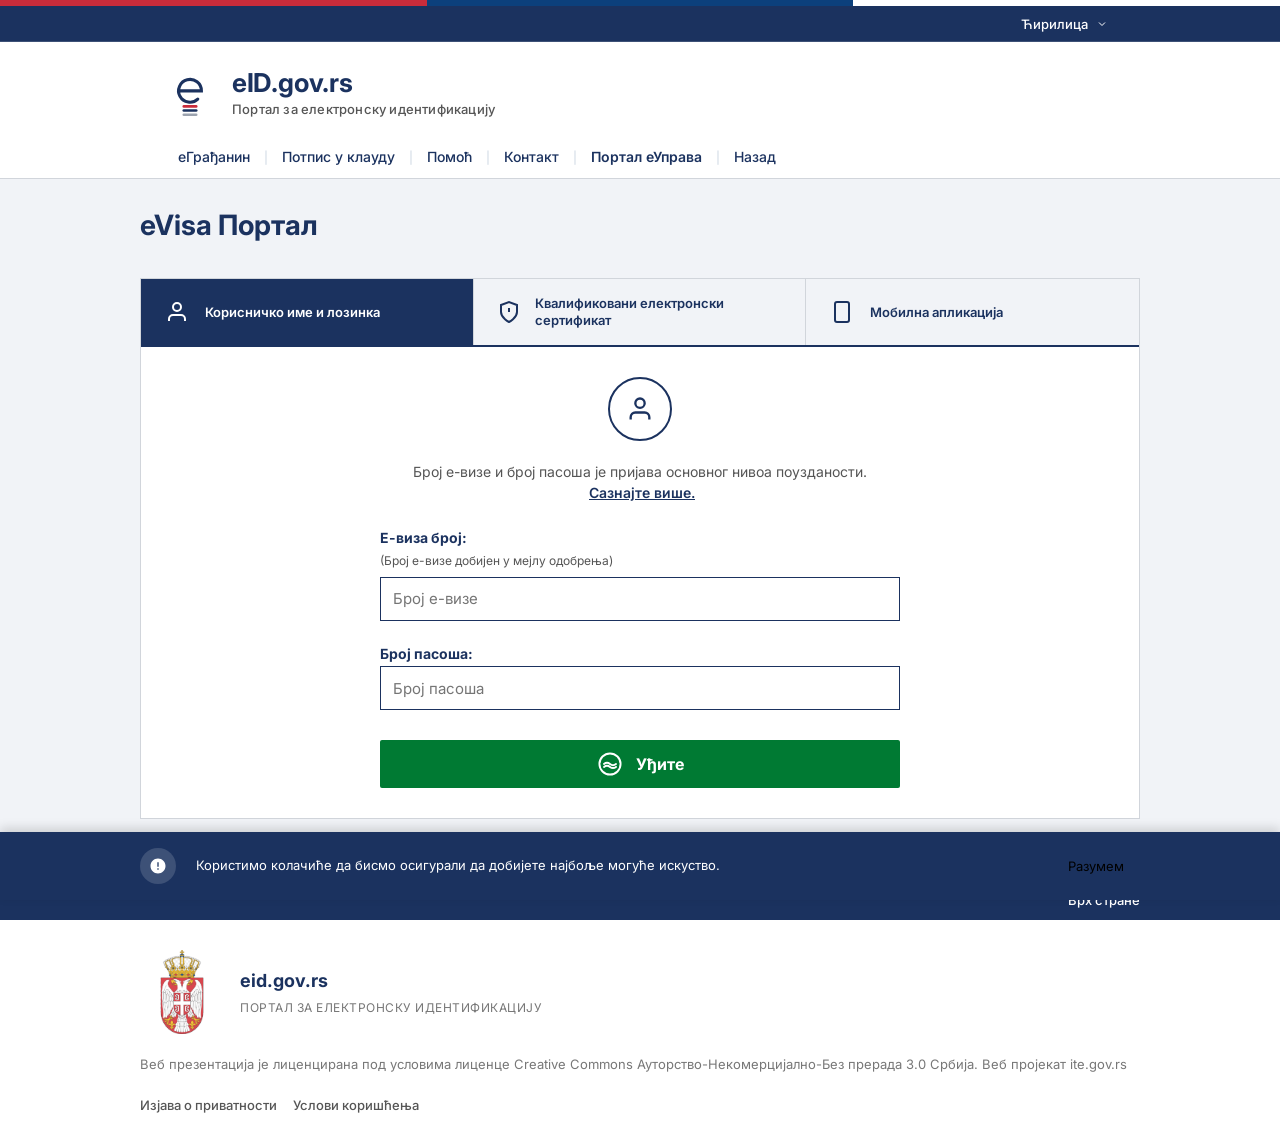
==== index.html @ 4612505d "Initial commit" ====
<!DOCTYPE html>
<html lang="sr-Cyrl-RS">
<head>
    <meta charset="UTF-8">
    <meta http-equiv="X-UA-Compatible" content="IE=edge">
    <meta name="viewport" content="width=device-width, initial-scale=1.0">
    <title data-translate="page_title">Портал за електронску идентификацију</title>
    
    <!-- Google Fonts for premium typography -->
    <link rel="preconnect" href="https://fonts.googleapis.com">
    <link rel="preconnect" href="https://fonts.gstatic.com" crossorigin>
    <link href="https://fonts.googleapis.com/css2?family=Inter:wght@300;400;500;600;700&family=Outfit:wght@400;500;600;700;800&display=swap" rel="stylesheet">
    
    <!-- Theme stylesheet -->
    <link rel="stylesheet" href="styles.css">
</head>
<body class="theme-default font-normal">

    <!-- Flag stripes at the very top (Serbian Tricolor red-blue-white) -->
    <div class="top-flag-stripes">
        <div class="stripe red"></div>
        <div class="stripe blue"></div>
        <div class="stripe white"></div>
    </div>

    <!-- Main Page Wrapper -->
    <div class="page-wrapper">
        
        <!-- Header -->
        <header class="main-header">
            <!-- Top Dark Blue Bar -->
            <div class="top-header-bar">
                <div class="top-header-container">
                    <!-- Language Selection Dropdown -->
                    <div class="language-dropdown-container">
                        <button class="lang-selector-btn" id="langSelectorBtn">
                            <span id="selectedLangText">Ћирилица</span>
                            <svg class="chevron-icon" viewBox="0 0 24 24" fill="none" stroke="currentColor" stroke-width="2">
                                <polyline points="6 9 12 15 18 9"></polyline>
                            </svg>
                        </button>
                        <div class="lang-menu" id="langMenu">
                            <button class="lang-item active" data-lang="sr_RS">Ћирилица</button>
                            <button class="lang-item" data-lang="lat_RS">Latinica</button>
                            <button class="lang-item" data-lang="en_US">English</button>
                        </div>
                    </div>
                </div>
            </div>

            <!-- White Header Body Area -->
            <div class="header-body">
                <div class="header-body-container">
                    <!-- Branding / Title -->
                    <div class="branding">
                        <a href="#" class="logo-link">
                            <!-- Circular eID outline logo -->
                            <div class="eid-circle-logo">
                                <svg viewBox="0 0 100 110" class="eid-svg">
                                    <!-- A stylized lowercase 'e' shape that forms a lightbulb bulb -->
                                    <path d="M 28,48 H 72 A 22,22 0 1,0 65,64" fill="none" stroke="currentColor" stroke-width="6" stroke-linecap="round"/>
                                    <!-- The horizontal lines at the bottom forming the lightbulb base -->
                                    <line x1="38" y1="78" x2="62" y2="78" stroke="#c92c3b" stroke-width="5" stroke-linecap="round"/>
                                    <line x1="38" y1="86" x2="62" y2="86" stroke="currentColor" stroke-width="5" stroke-linecap="round"/>
                                    <line x1="38" y1="94" x2="62" y2="94" stroke="#9ca3af" stroke-width="5" stroke-linecap="round"/>
                                </svg>
                            </div>
                            <div class="logo-text-wrapper">
                                <div class="logo-text-row">
                                    <span class="logo-bold">eID</span><span class="logo-domain">.gov.rs</span>
                                </div>
                                <h1 class="logo-title" data-translate="header_title">Портал за електронску идентификацију</h1>
                            </div>
                        </a>
                    </div>
                </div>
            </div>
            
            <!-- Secondary Navigation bar -->
            <div class="nav-bar">
                <div class="nav-container">
                    <nav class="header-nav">
                        <ul>
                            <li><a href="#" onclick="return false;" data-translate="nav_egr">еГрађанин</a></li>
                            <li class="nav-divider">|</li>
                            <li><a href="#" onclick="return false;" data-translate="nav_cloud">Потпис у клауду</a></li>
                            <li class="nav-divider">|</li>
                            <li><a href="#" onclick="return false;" data-translate="nav_help">Помоћ</a></li>
                            <li class="nav-divider">|</li>
                            <li><a href="#" onclick="return false;" data-translate="nav_contact">Контакт</a></li>
                            <li class="nav-divider">|</li>
                            <li><a href="#" onclick="return false;" class="nav-highlight" data-translate="nav_euprava">Портал еУправа</a></li>
                            <li class="nav-divider">|</li>
                            <li><a href="#" onclick="history.go(-1); return false;" data-translate="nav_back">Назад</a></li>
                        </ul>
                    </nav>
                </div>
            </div>
        </header>

        <!-- Breadcrumbs Title segment -->
        <section class="breadcrumbs-section">
            <div class="breadcrumbs-container">
                <h1 class="page-main-heading" data-translate="breadcrumbs_heading">Пријава</h1>
            </div>
        </section>

        <!-- Main Content Area -->
        <main class="main-content">
            <div class="content-container">
                
                <!-- Authentication Card Container -->
                <div class="auth-card">
                    <!-- Nav Tabs list -->
                    <div class="auth-tabs" role="tablist">
                        <button class="tab-link active" id="tabUP" role="tab" aria-selected="true" aria-controls="panelUP">
                            <div class="tab-icon-wrapper">
                                <svg class="tab-icon" viewBox="0 0 24 24" fill="none" stroke="currentColor" stroke-width="2">
                                    <path d="M20 21v-2a4 4 0 0 0-4-4H8a4 4 0 0 0-4 4v2"></path>
                                    <circle cx="12" cy="7" r="4"></circle>
                                </svg>
                            </div>
                            <span class="tab-label" data-translate="tab_up_title">Корисничко име и лозинка</span>
                        </button>
                        
                        <button class="tab-link" id="tabSC" role="tab" aria-selected="false" aria-controls="panelSC">
                            <div class="tab-icon-wrapper">
                                <svg class="tab-icon" viewBox="0 0 24 24" fill="none" stroke="currentColor" stroke-width="2">
                                    <path d="M12 22s8-4 8-10V5l-8-3-8 3v7c0 6 8 10 8 10z"></path>
                                    <path d="M12 8v4"></path>
                                    <path d="M12 16h.01"></path>
                                </svg>
                            </div>
                            <span class="tab-label" data-translate="tab_sc_title">Квалификовани електронски сертификат</span>
                        </button>
                        
                        <button class="tab-link" id="tabCID" role="tab" aria-selected="false" aria-controls="panelCID">
                            <div class="tab-icon-wrapper">
                                <svg class="tab-icon" viewBox="0 0 24 24" fill="none" stroke="currentColor" stroke-width="2">
                                    <rect x="5" y="2" width="14" height="20" rx="2" ry="2"></rect>
                                    <line x1="12" y1="18" x2="12.01" y2="18"></line>
                                </svg>
                            </div>
                            <span class="tab-label" data-translate="tab_cid_title">Мобилна апликација</span>
                        </button>
                    </div>

                    <!-- Tabs Panes content -->
                    <div class="tab-content">
                        
                        <!-- TAB 1: USERNAME & PASSWORD -->
                        <div class="tab-panel active" id="panelUP" role="tabpanel" aria-labelledby="tabUP">
                            <div class="panel-header-illustration">
                                <div class="avatar-circle">
                                    <svg viewBox="0 0 24 24" class="avatar-svg" fill="none" stroke="currentColor" stroke-width="2">
                                        <path d="M20 21v-2a4 4 0 0 0-4-4H8a4 4 0 0 0-4 4v2"></path>
                                        <circle cx="12" cy="7" r="4"></circle>
                                    </svg>
                                </div>
                            </div>
                            
                            <p class="tab-info-text">
                                <span data-translate="up_desc">Пријава корисничким именом и лозинком је пријава основног нивоа поузданости.</span>
                                <a href="https://eid.gov.rs/sr-Cyrl-RS/prijava-korisni%C4%8Dkim-imenom-i-lozinkom" target="_blank" class="info-link" data-translate="learn_more">Сазнајте више.</a>
                            </p>
                            
                            <!-- Form container -->
                            <form id="formUP" class="login-form" novalidate>
                                <div class="form-group">
                                    <label for="username1" class="form-label" data-translate="label_username">Корисничко име:</label>
                                    <span class="field-desc" data-translate="username_desc">(Адреса електронске поште коришћена приликом регистрације)</span>
                                    <div class="input-wrapper">
                                        <input type="text" id="username1" class="form-input" placeholder="E-viza broj" data-translate="placeholder_evisa" required>
                                        <span class="error-msg" id="errorUsername1" data-translate="error_invalid_evisa">Молимо унесите исправан број е-визе.</span>
                                    </div>
                                </div>
                                
                                <div class="form-group">
                                    <div class="label-row">
                                        <label for="password1" class="form-label" data-translate="label_password">Ваша лозинка:</label>
                                    </div>
                                    <div class="input-wrapper password-wrapper">
                                        <input type="text" id="password1" class="form-input" placeholder="Broj pasoša" data-translate="placeholder_passport" required>
                                        <span class="error-msg" id="errorPassword1" data-translate="error_empty_password">Молимо унесите вашу лозинку.</span>
                                    </div>
                                </div>
                                
                                <div class="form-actions-row">
                                    <button type="submit" class="submit-btn green-glow-btn">
                                        <div class="btn-icon-circle">
                                            <svg viewBox="0 0 100 100" class="btn-svg-icon">
                                                <circle cx="50" cy="50" r="44" fill="none" stroke="currentColor" stroke-width="8"/>
                                                <path d="M25 50 Q37.5 40 50 50 T75 50" fill="none" stroke="currentColor" stroke-width="8" stroke-linecap="round"/>
                                                <path d="M25 62 Q37.5 52 50 62 T75 62" fill="none" stroke="currentColor" stroke-width="8" stroke-linecap="round"/>
                                            </svg>
                                        </div>
                                        <span class="btn-text" data-translate="btn_enter">Уђите</span>
                                        <span class="loading-spinner hidden"></span>
                                    </button>
                                </div>

                            </form>
                        </div>

                        <!-- TAB 2: QUALIFIED ELECTRONIC CERTIFICATE -->
                        <div class="tab-panel" id="panelSC" role="tabpanel" aria-labelledby="tabSC">
                            <div class="panel-header-illustration">
                                <div class="avatar-circle certificate-theme">
                                    <svg viewBox="0 0 24 24" class="avatar-svg" fill="none" stroke="currentColor" stroke-width="2">
                                        <path d="M12 22s8-4 8-10V5l-8-3-8 3v7c0 6 8 10 8 10z"></path>
                                        <path d="M12 8v4"></path>
                                        <path d="M12 16h.01"></path>
                                    </svg>
                                </div>
                            </div>
                            
                            <p class="tab-info-text">
                                <span data-translate="sc_desc">Пријава квалификованим електронским сертификатом је пријава високог нивоа поузданости.</span>
                                <a href="https://eid.gov.rs/sr-Cyrl-RS/prijava-kvalifikovanim-elektronskim-sertifikatom" target="_blank" class="info-link" data-translate="learn_more">Сазнајте више.</a>
                            </p>
                            
                            <div class="certificate-scan-box">
                                <div class="smartcard-icon-container">
                                    <!-- Animated Smartcard SVG -->
                                    <svg class="smartcard-svg" viewBox="0 0 100 100">
                                        <rect x="15" y="25" width="70" height="50" rx="5" class="sc-card" fill="none" stroke="currentColor" stroke-width="3"></rect>
                                        <rect x="25" y="40" width="16" height="12" rx="2" class="sc-chip" fill="currentColor"></rect>
                                        <line x1="50" y1="20" x2="50" y2="8" class="sc-signal signal-1" stroke="currentColor" stroke-width="2" stroke-linecap="round"></line>
                                        <line x1="42" y1="18" x2="35" y2="10" class="sc-signal signal-2" stroke="currentColor" stroke-width="2" stroke-linecap="round"></line>
                                        <line x1="58" y1="18" x2="65" y2="10" class="sc-signal signal-3" stroke="currentColor" stroke-width="2" stroke-linecap="round"></line>
                                    </svg>
                                </div>
                                <p class="card-status-text" id="certScannerText" data-translate="sc_instruction">Убаците квалификовани електронски сертификат и кликните на Пријавите се.</p>
                            </div>
                            
                            <div class="form-actions-row">
                                <button type="button" class="submit-btn green-glow-btn" id="signinCertBtn">
                                    <div class="btn-icon-circle">
                                        <svg viewBox="0 0 100 100" class="btn-svg-icon">
                                            <circle cx="50" cy="50" r="44" fill="none" stroke="currentColor" stroke-width="8"/>
                                            <path d="M25 50 Q37.5 40 50 50 T75 50" fill="none" stroke="currentColor" stroke-width="8" stroke-linecap="round"/>
                                            <path d="M25 62 Q37.5 52 50 62 T75 62" fill="none" stroke="currentColor" stroke-width="8" stroke-linecap="round"/>
                                        </svg>
                                    </div>
                                    <span class="btn-text" data-translate="btn_signin">Пријавите се</span>
                                    <span class="loading-spinner hidden"></span>
                                </button>
                            </div>
                            
                            <div class="registration-footer-row">
                                <p>
                                    <span data-translate="no_account">Немате налог на eid.gov.rs?</span>
                                    <a href="https://eid.gov.rs/sr-Cyrl-RS/pocetna" target="_blank" class="register-here-link" data-translate="register_here">Региструјте се овде.</a>
                                </p>
                            </div>
                        </div>

                        <!-- TAB 3: MOBILE APP -->
                        <div class="tab-panel" id="panelCID" role="tabpanel" aria-labelledby="tabCID">
                            <div class="panel-header-illustration">
                                <div class="avatar-circle mobile-theme">
                                    <svg viewBox="0 0 24 24" class="avatar-svg" fill="none" stroke="currentColor" stroke-width="2">
                                        <rect x="5" y="2" width="14" height="20" rx="2" ry="2"></rect>
                                        <line x1="12" y1="18" x2="12.01" y2="18"></line>
                                    </svg>
                                </div>
                            </div>
                            
                            <p class="tab-info-text">
                                <span data-translate="cid_desc">Пријава мобилним телефоном обавља се помоћу апликације ConsentID и представља пријаву високог нивоа поузданости.</span>
                                <a href="https://eid.gov.rs/sr-Cyrl-RS/prijava-mobilnom-aplikacijom" target="_blank" class="info-link" data-translate="learn_more">Сазнајте више.</a>
                            </p>
                            
                            <!-- Form container -->
                            <form id="formCID" class="login-form" novalidate>
                                <div class="form-group">
                                    <label for="usernameCid" class="form-label" data-translate="label_username">Корисничко име:</label>
                                    <span class="field-desc" data-translate="username_desc">(Адреса електронске поште коришћена приликом регистрације)</span>
                                    <div class="input-wrapper">
                                        <input type="email" id="usernameCid" class="form-input" placeholder="primer@email.com" required>
                                        <span class="error-msg" id="errorUsernameCid" data-translate="error_invalid_email">Молимо унесите исправну адресу електронске поште.</span>
                                    </div>
                                </div>
                                
                                <div class="form-actions-row">
                                    <button type="submit" class="submit-btn green-glow-btn">
                                        <div class="btn-icon-circle">
                                            <svg viewBox="0 0 100 100" class="btn-svg-icon">
                                                <circle cx="50" cy="50" r="44" fill="none" stroke="currentColor" stroke-width="8"/>
                                                <path d="M25 50 Q37.5 40 50 50 T75 50" fill="none" stroke="currentColor" stroke-width="8" stroke-linecap="round"/>
                                                <path d="M25 62 Q37.5 52 50 62 T75 62" fill="none" stroke="currentColor" stroke-width="8" stroke-linecap="round"/>
                                            </svg>
                                        </div>
                                        <span class="btn-text" data-translate="btn_signin">Пријавите се</span>
                                        <span class="loading-spinner hidden"></span>
                                    </button>
                                </div>
                            </form>

                            <div class="registration-footer-row flex-column-links">
                                <p>
                                    <span data-translate="no_account">Немате налог на eid.gov.rs?</span>
                                    <a href="https://eid.gov.rs/sr-Cyrl-RS/pocetna" target="_blank" class="register-here-link" data-translate="register_here">Региструјте се овде.</a>
                                </p>
                                <p class="activation-info-link-row">
                                    <a href="https://eid.gov.rs/sr-Cyrl-RS/kako-do-parametara-za-aktivaciju-mobilne-aplikacije" target="_blank" class="info-link" data-translate="cid_activate_guide">Како да активирате мобилну апликацију ConsentID?</a>
                                </p>
                            </div>

                        </div>

                    </div>
                </div>

                <!-- Mock Authentication Success / Status message -->
                <div class="auth-result-card hidden" id="authResultCard">
                    <div class="result-icon-container success" id="resultIconSuccess">
                        <svg viewBox="0 0 24 24" fill="none" stroke="currentColor" stroke-width="3">
                            <polyline points="20 6 9 17 4 12"></polyline>
                        </svg>
                    </div>
                    <div class="result-icon-container error hidden" id="resultIconError">
                        <svg viewBox="0 0 24 24" fill="none" stroke="currentColor" stroke-width="3">
                            <line x1="18" y1="6" x2="6" y2="18"></line>
                            <line x1="6" y1="6" x2="18" y2="18"></line>
                        </svg>
                    </div>
                    <h3 id="resultTitle" data-translate="auth_success_title">Успешна пријава!</h3>
                    <p id="resultDesc" data-translate="auth_success_desc">Успешно сте се аутентификовали на Порталу за електронску идентификацију.</p>
                    <button type="button" class="panel-btn active" id="authResultCloseBtn" data-translate="btn_back_to_login">Назад на пријаву</button>
                </div>

            </div>
        </main>

        <!-- Footer -->
        <footer class="main-footer">
            <div class="footer-top-anchor">
                <div class="footer-top-container">
                    <a href="#" class="to-top-btn" id="toTopBtn">
                        <span data-translate="footer_to_top">Врх стране ↑</span>
                    </a>
                </div>
            </div>
            
            <div class="footer-main-content">
                <div class="footer-container">
                    <div class="footer-branding">
                        <img src="serbian-coat-of-arms.png" alt="Grb Srbije" class="footer-logo">
                        <div class="footer-text-wrapper">
                            <h3>eid.gov.rs</h3>
                            <p data-translate="header_title">Портал за електронску идентификацију</p>
                        </div>
                    </div>
                    
                    <div class="footer-license" data-translate="footer_license">
                        Веб презентација је лиценцирана под условима лиценце Creative Commons Ауторство-Некомерцијално-Без прерада 3.0 Србија. Веб пројекат <a href="https://www.ite.gov.rs/" target="_blank">ite.gov.rs</a>
                    </div>
                    
                    <nav class="footer-nav">
                        <ul>
                            <li><a href="#" onclick="return false;" data-translate="footer_privacy">Изјава о приватности</a></li>
                            <li><a href="#" onclick="return false;" data-translate="footer_terms">Услови коришћења</a></li>
                        </ul>
                    </nav>
                </div>
            </div>
        </footer>

    </div>

    <!-- Cookie Consent Banner -->
    <div class="cookie-consent-banner" id="cookieConsentBanner">
        <div class="cookie-banner-container">
            <div class="cookie-icon-wrapper">
                <svg viewBox="0 0 24 24" fill="currentColor">
                    <path d="M12 2C6.48 2 2 6.48 2 12s4.48 10 10 10 10-4.48 10-10S17.52 2 12 2zm1 15h-2v-2h2v2zm0-4h-2V7h2v6z"/>
                </svg>
            </div>
            <div class="cookie-content">
                <p data-translate="cookie_text">
                    Користимо колачиће да бисмо осигурали да добијете најбоље могуће искуство. Ови колачићи се користе за одржавање непрекидне сесије уз пружање глатких и персонализованих услуга. Да бисте сазнали више о томе како користимо колачиће, погледајте нашу 
                    <a href="#" target="_blank" data-translate="cookie_policy_link">Политика колачића</a>.
                </p>
            </div>
            <div class="cookie-actions">
                <button class="cookie-accept-btn green-glow-btn" id="cookieAcceptBtn" data-translate="btn_cookie_accept">Разумем</button>
            </div>
        </div>
    </div>

    <!-- Idle Timeout Modal Warning -->
    <dialog class="idle-modal" id="idleModal">
        <div class="idle-modal-box">
            <div class="idle-warning-icon">
                <svg viewBox="0 0 24 24" fill="none" stroke="currentColor" stroke-width="2">
                    <path d="M10.29 3.86L1.82 18a2 2 0 0 0 1.71 3h16.94a2 2 0 0 0 1.71-3L13.71 3.86a2 2 0 0 0-3.42 0z"></path>
                    <line x1="12" y1="9" x2="12" y2="13"></line>
                    <line x1="12" y1="17" x2="12.01" y2="17"></line>
                </svg>
            </div>
            <div class="idle-modal-content">
                <h3 id="idleModalTitle" data-translate="timeout_title">Сесија ће ускоро истећи!</h3>
                <p id="idleModalDesc">
                    <span data-translate="timeout_desc_1">Нисте били активни дуже време. Ради безбедности, покрените пријаву испочетка или ћете бити преусмерени на почетну страну за</span>
                    <strong id="idleCountdownText">2:00</strong>.
                </p>
            </div>
            <div class="idle-modal-actions">
                <button class="idle-btn dismiss" id="idleDismissBtn" data-translate="btn_dismiss">Затвори</button>
                <button class="idle-btn action green-glow-btn" id="idleActionBtn" data-translate="btn_start_over">Покрени поново</button>
            </div>
        </div>
    </dialog>

    <!-- Client-side Logic Script -->
    <script src="app.js"></script>
</body>
</html>
---- styles.css ----
/* ==========================================================================
   Design Tokens & CSS Variables
   ========================================================================== */

:root {
    /* Font Families */
    --font-heading: 'Inter', sans-serif;
    --font-body: 'Inter', sans-serif;

    /* Base Dimensions */
    --border-radius-sm: 0px; /* Sharp corners like original site */
    --border-radius-md: 0px;
    --border-radius-lg: 0px;
    --transition-speed: 0.2s;
    --transition-curve: ease-in-out;
}

/* --- Theme 1: Default (Government Blue & Gold Accent) --- */
body.theme-default {
    --bg-page: #f1f3f7; /* Matching the light grey screenshot */
    --bg-card: #ffffff;
    --bg-header: #ffffff;
    --bg-header-top: #1b325f; /* Dark Blue */
    --text-primary: #1b325f; /* Dark Blue text */
    --text-secondary: #555555;
    --text-muted: #777777;
    --text-on-nav: #ffffff;
    --border-color: #d1d5db;
    
    --color-accent: #1b325f; 
    --color-accent-hover: #000000;
    --color-gold: #d97706; 
    
    /* Buttons */
    --btn-submit-bg: #007a33; /* Forest Green from screenshot */
    --btn-submit-hover: #005a24;
    --btn-submit-text: #ffffff;
    --btn-submit-shadow: none;

    --input-focus-border: #1b325f;
    --input-focus-shadow: none;
    
    --error-color: #c92c3b;
    --success-color: #007a33;
    
    --cookie-banner-bg: #1b325f;
    --cookie-banner-text: #ffffff;
    
    --modal-overlay: rgba(27, 50, 95, 0.5);
}

/* --- Theme 2: Black & White (High Contrast) --- */
body.theme-bw {
    --bg-page: #ffffff;
    --bg-card: #ffffff;
    --bg-header: #ffffff;
    --bg-header-top: #000000;
    --text-primary: #000000;
    --text-secondary: #000000;
    --text-muted: #555555;
    --text-on-nav: #ffffff;
    --border-color: #000000;
    
    --color-accent: #000000;
    --color-accent-hover: #000000;
    --color-gold: #000000;
    
    --btn-submit-bg: #000000;
    --btn-submit-hover: #000000;
    --btn-submit-text: #ffffff;
    --btn-submit-shadow: none;

    --input-focus-border: #000000;
    --input-focus-shadow: none;
    
    --error-color: #000000;
    --success-color: #000000;
    
    --cookie-banner-bg: #000000;
    --cookie-banner-text: #ffffff;
    
    --modal-overlay: rgba(0, 0, 0, 0.85);
    
    font-weight: 500 !important;
}

/* --- Theme 3: Inverse (Dark Mode / High Contrast) --- */
body.theme-inverse {
    --bg-page: #0f172a;
    --bg-card: #1e293b;
    --bg-header: #1e293b;
    --bg-header-top: #0f172a;
    --text-primary: #f8fafc;
    --text-secondary: #cbd5e1;
    --text-muted: #64748b;
    --text-on-nav: #f8fafc;
    --border-color: #475569;
    
    --color-accent: #38bdf8;
    --color-accent-hover: #7dd3fc;
    --color-gold: #f59e0b;
    
    --btn-submit-bg: #10b981;
    --btn-submit-hover: #059669;
    --btn-submit-text: #0f172a;
    --btn-submit-shadow: none;

    --input-focus-border: #38bdf8;
    --input-focus-shadow: none;
    
    --error-color: #f87171;
    --success-color: #34d399;
    
    --cookie-banner-bg: #0f172a;
    --cookie-banner-text: #cbd5e1;
    
    --modal-overlay: rgba(0, 0, 0, 0.8);
}

/* ==========================================================================
   Font Scale Settings
   ========================================================================== */

body.font-small {
    font-size: 14px;
    --heading-factor: 0.85;
}
body.font-normal {
    font-size: 16px;
    --heading-factor: 1.0;
}
body.font-large {
    font-size: 18px;
    --heading-factor: 1.15;
}

/* ==========================================================================
   Global Reset & Base Layouts
   ========================================================================== */

* {
    margin: 0;
    padding: 0;
    box-sizing: border-box;
}

body {
    font-family: var(--font-body);
    background-color: var(--bg-page);
    color: var(--text-primary);
    line-height: 1.6;
    transition: background-color var(--transition-speed) var(--transition-curve), 
                color var(--transition-speed) var(--transition-curve);
    min-height: 100vh;
    display: flex;
    flex-direction: column;
}

.page-wrapper {
    display: flex;
    flex-direction: column;
    min-height: 100vh;
    width: 100%;
}

a {
    color: var(--color-accent);
    text-decoration: none;
    transition: color var(--transition-speed) var(--transition-curve);
}
a:hover {
    color: var(--color-accent-hover);
    text-decoration: underline;
}

button {
    font-family: inherit;
    cursor: pointer;
    border: none;
    background: none;
    outline: none;
}

/* Top Flag Stripes */
.top-flag-stripes {
    display: flex;
    height: 6px;
    width: 100%;
    position: fixed;
    top: 0;
    left: 0;
    z-index: 1000;
}
.top-flag-stripes .stripe {
    flex: 1;
}
.top-flag-stripes .stripe.red { background-color: #c92c3b; }
.top-flag-stripes .stripe.blue { background-color: #0c407c; }
.top-flag-stripes .stripe.white { background-color: #ffffff; }

/* ==========================================================================
   Header & Navigation
   ========================================================================== */

.main-header {
    background-color: var(--bg-header);
    border-bottom: 1px solid var(--border-color);
    position: relative;
    z-index: 900;
    margin-top: 6px; /* Offset for flag stripes */
    box-shadow: none;
    transition: background-color var(--transition-speed) var(--transition-curve),
                border-color var(--transition-speed) var(--transition-curve);
}

/* Top Blue Bar */
.top-header-bar {
    background-color: var(--bg-header-top);
    height: 36px;
    display: flex;
    align-items: center;
    border-bottom: 1px solid rgba(255, 255, 255, 0.15);
}
.top-header-container {
    max-width: 1000px;
    width: 100%;
    margin: 0 auto;
    padding: 0 24px;
    display: flex;
    justify-content: flex-end;
    align-items: center;
}

/* Header controls and menus */
.language-dropdown-container {
    position: relative;
}
.lang-selector-btn {
    display: flex;
    align-items: center;
    gap: 8px;
    height: 36px;
    padding: 0 8px;
    background: none;
    color: var(--text-on-nav);
    border: none;
    font-family: var(--font-heading);
    font-weight: 500;
    font-size: 13px;
    transition: opacity 0.2s;
}
.lang-selector-btn:hover {
    opacity: 0.8;
}
.lang-selector-btn .chevron-icon {
    width: 12px;
    height: 12px;
    transition: transform var(--transition-speed) var(--transition-curve);
}
.language-dropdown-container.open .lang-selector-btn .chevron-icon {
    transform: rotate(180deg);
}

.lang-menu {
    position: absolute;
    top: 100%;
    right: 0;
    background-color: var(--bg-card);
    border: 1px solid var(--border-color);
    min-width: 130px;
    box-shadow: 0 4px 10px rgba(0,0,0,0.1);
    display: none;
    flex-direction: column;
    z-index: 999;
}
.language-dropdown-container.open .lang-menu {
    display: flex;
}
.lang-item {
    padding: 8px 12px;
    text-align: left;
    font-size: 13px;
    font-weight: 500;
    color: var(--text-secondary);
    border-bottom: 1px solid var(--border-color);
    transition: all 0.2s;
}
.lang-item:last-child {
    border-bottom: none;
}
.lang-item:hover {
    background-color: var(--bg-page);
    color: var(--text-primary);
}
.lang-item.active {
    background-color: var(--bg-page);
    color: var(--color-accent);
    font-weight: 700;
}

/* Header Body (White part) */
.header-body {
    padding: 24px 0 12px 0;
}
.header-body-container {
    max-width: 1000px;
    margin: 0 auto;
    padding: 0 24px;
    display: flex;
    justify-content: space-between;
    align-items: center;
}

/* eID Outline Circle logo */
.logo-link {
    display: flex;
    align-items: center;
    gap: 16px;
    text-decoration: none !important;
}
.eid-circle-logo {
    width: 52px;
    height: 57px;
    display: flex;
    align-items: center;
    justify-content: center;
    color: var(--text-primary);
    background-color: transparent;
    transition: transform var(--transition-speed);
}
.logo-link:hover .eid-circle-logo {
    transform: scale(1.03);
}
.eid-svg {
    width: 52px;
    height: 57px;
}

.logo-text-wrapper {
    display: flex;
    flex-direction: column;
}
.logo-text-row {
    line-height: 1.1;
}
.logo-bold {
    font-family: var(--font-heading);
    font-weight: 700;
    font-size: calc(26px * var(--heading-factor));
    color: var(--text-primary);
    letter-spacing: -0.5px;
}
.logo-domain {
    font-family: var(--font-heading);
    font-weight: 700;
    font-size: calc(26px * var(--heading-factor));
    color: var(--text-primary);
}
.logo-title {
    font-size: calc(13px * var(--heading-factor));
    font-weight: 500;
    color: var(--text-secondary);
    letter-spacing: 0.2px;
    margin-top: 2px;
}



/* Secondary navbar (Inside white area, below logo) */
.nav-bar {
    background-color: transparent;
    border-top: 1px solid transparent;
}
.nav-container {
    max-width: 1000px;
    margin: 0 auto;
    padding: 0 24px;
}
.header-nav ul {
    list-style: none;
    display: flex;
    flex-wrap: wrap;
    align-items: center;
    gap: 0px; /* Gap handled by dividers */
}
.header-nav li {
    display: flex;
    align-items: center;
}
.header-nav a {
    display: block;
    padding: 10px 14px;
    color: var(--text-primary);
    font-family: var(--font-body);
    font-weight: 500;
    font-size: 14px;
    transition: color 0.15s;
}
.header-nav a:hover {
    color: #000000;
    text-decoration: underline;
}
.header-nav a.nav-highlight {
    font-weight: 600;
}
.nav-divider {
    color: #cbd5e1;
    font-size: 12px;
    user-select: none;
}



/* ==========================================================================
   Page Title Banner (Breadcrumbs)
   ========================================================================== */

.breadcrumbs-section {
    background: transparent;
    padding: 24px 24px 0 24px;
    text-align: left;
}
.breadcrumbs-container {
    max-width: 1000px;
    margin: 0 auto;
}
.page-main-heading {
    font-family: var(--font-heading);
    font-size: calc(28px * var(--heading-factor));
    font-weight: 700;
    color: var(--text-primary);
}

/* ==========================================================================
   Main Content Layout
   ========================================================================== */

.main-content {
    flex: 1;
    padding: 20px 24px 60px 24px;
    display: flex;
    justify-content: center;
    align-items: flex-start;
}
.content-container {
    width: 100%;
    max-width: 1000px;
    margin: 0 auto;
}

/* ==========================================================================
   Authentication Card
   ========================================================================== */

.auth-card {
    background-color: var(--bg-card);
    border: 1px solid var(--border-color);
    border-radius: var(--border-radius-lg);
    box-shadow: none;
    overflow: hidden;
    margin-top: 10px;
}

/* Auth Tabs */
.auth-tabs {
    display: grid;
    grid-template-columns: repeat(3, 1fr);
    border-bottom: 2px solid var(--color-accent);
    background-color: #f8fafc;
}
.tab-link {
    display: flex;
    flex-direction: row;
    align-items: center;
    justify-content: flex-start;
    padding: 16px 20px;
    gap: 12px;
    background-color: #f1f3f7;
    border: none;
    border-right: 1px solid var(--border-color);
    color: var(--text-primary);
    transition: all 0.15s;
    height: 100%;
}
.tab-link:last-child {
    border-right: none;
}
.tab-link:hover {
    background-color: #e2e8f0;
}
.tab-link.active {
    background-color: var(--color-accent);
    color: #ffffff;
}

.tab-icon-wrapper {
    display: flex;
    align-items: center;
    justify-content: center;
    width: 32px;
    height: 32px;
    border-radius: 0px;
    background-color: transparent;
    color: inherit;
}
.tab-icon {
    width: 24px;
    height: 24px;
}
.tab-label {
    font-family: var(--font-heading);
    font-size: 13px;
    font-weight: 600;
    text-align: left;
    line-height: 1.3;
}

/* Tab Panels */
.tab-content {
    padding: 30px;
    max-width: 580px;
    margin: 0 auto;
}
.tab-panel {
    display: none;
}
.tab-panel.active {
    display: block;
}

/* Illustrations & Avatars */
.panel-header-illustration {
    display: flex;
    justify-content: center;
    margin-bottom: 20px;
}
.avatar-circle {
    display: flex;
    align-items: center;
    justify-content: center;
    width: 64px;
    height: 64px;
    border-radius: 50%;
    border: 2px solid var(--text-primary);
    background-color: transparent;
    color: var(--text-primary);
}
.avatar-circle.certificate-theme {
    color: var(--text-primary);
    border-color: var(--text-primary);
}
.avatar-circle.mobile-theme {
    color: var(--text-primary);
    border-color: var(--text-primary);
}
.avatar-svg {
    width: 28px;
    height: 28px;
}

/* Description Text */
.tab-info-text {
    text-align: center;
    font-size: 14px;
    color: var(--text-secondary);
    margin-bottom: 24px;
    line-height: 1.5;
}
.info-link {
    font-weight: 600;
    text-decoration: underline;
    margin-left: 4px;
}

/* Forms & Fields */
.login-form {
    display: flex;
    flex-direction: column;
    gap: 20px;
}
.form-group {
    display: flex;
    flex-direction: column;
}
.form-label {
    font-family: var(--font-heading);
    font-size: 14px;
    font-weight: 700;
    color: var(--text-primary);
    margin-bottom: 2px;
}
.field-desc {
    font-size: 12px;
    color: var(--text-secondary);
    margin-bottom: 6px;
}

.input-wrapper {
    position: relative;
}
.form-input {
    width: 100%;
    height: 44px;
    padding: 0 12px;
    border: 1px solid var(--text-primary);
    border-radius: 0px; /* Sharp corners like screenshot */
    font-family: inherit;
    font-size: 15px;
    color: #000000;
    background-color: #ffffff;
    transition: border-color 0.15s;
}
.form-input:focus {
    outline: 2px solid var(--text-primary);
    border-color: var(--text-primary);
    box-shadow: none;
}

/* Password eye button inside field */
.password-wrapper .form-input {
    padding-right: 100px;
}
.password-toggle-btn {
    position: absolute;
    right: 4px;
    top: 4px;
    height: 36px;
    padding: 0 12px;
    background: none;
    border: none;
    font-size: 11px;
    font-weight: 700;
    color: var(--text-secondary);
    letter-spacing: 0.5px;
    transition: color 0.15s;
}
.password-toggle-btn:hover {
    color: var(--text-primary);
}

/* Green sign-in button */
.form-actions-row {
    display: flex;
    flex-direction: column;
    margin-top: 10px;
}
.submit-btn {
    width: 100%;
    height: 48px;
    padding: 0 24px;
    border-radius: 2px;
    background-color: var(--btn-submit-bg);
    color: var(--btn-submit-text);
    font-family: var(--font-heading);
    font-weight: 700;
    font-size: 16px;
    display: flex;
    align-items: center;
    justify-content: center;
    gap: 12px;
    box-shadow: none;
    transition: background-color 0.2s;
    position: relative;
}
.submit-btn:hover {
    background-color: var(--btn-submit-hover);
    transform: none;
    box-shadow: none;
}
.submit-btn:active {
    transform: none;
}

/* Circle wave badge on button left side */
.btn-icon-circle {
    display: flex;
    align-items: center;
    justify-content: center;
    width: 28px;
    height: 28px;
    border-radius: 50%;
    background-color: transparent;
    color: #ffffff;
    flex-shrink: 0;
}
.btn-svg-icon {
    width: 24px;
    height: 24px;
}

/* Spinner indicator */
.loading-spinner {
    width: 20px;
    height: 20px;
    border: 3px solid rgba(255, 255, 255, 0.3);
    border-top-color: #ffffff;
    border-radius: 50%;
    animation: spin 0.8s linear infinite;
    flex-shrink: 0;
}
.loading-spinner.hidden {
    display: none;
}

/* Recover links */
.recovery-row {
    margin-top: 8px;
    text-align: left;
}
.recover-link {
    font-size: 13px;
    font-weight: 600;
    color: var(--text-primary);
    text-decoration: underline;
}

.registration-footer-row {
    margin-top: 24px;
    padding-top: 16px;
    border-top: 1px solid var(--border-color);
    text-align: center;
    font-size: 13px;
    color: var(--text-secondary);
}
.register-here-link {
    font-weight: 700;
    text-decoration: underline;
    margin-left: 4px;
}
.flex-column-links {
    display: flex;
    flex-direction: column;
    gap: 8px;
}
.activation-info-link-row {
    margin-top: 4px;
}

/* Certificate Scan Animation Box */
.certificate-scan-box {
    border: 2px dashed var(--border-color);
    border-radius: 0px;
    padding: 24px 16px;
    text-align: center;
    background-color: var(--bg-page);
    margin-bottom: 24px;
}
.smartcard-icon-container {
    color: var(--text-primary);
    margin-bottom: 12px;
    display: flex;
    justify-content: center;
}
.smartcard-svg {
    width: 64px;
    height: 64px;
}
.sc-card {
    transition: all 0.3s;
}
.sc-chip {
    color: var(--color-gold);
}
.sc-signal {
    opacity: 0.2;
    animation: signalWave 2s infinite linear;
}
.signal-1 { animation-delay: 0s; }
.signal-2 { animation-delay: 0.6s; }
.signal-3 { animation-delay: 1.2s; }

.card-status-text {
    font-size: 13px;
    font-weight: 500;
    color: var(--text-secondary);
    max-width: 320px;
    margin: 0 auto;
    line-height: 1.4;
}

/* Validation Errors */
.error-msg {
    display: none;
    font-size: 12px;
    font-weight: 600;
    color: var(--error-color);
    margin-top: 4px;
}
.form-group.has-error .form-input {
    border-color: var(--error-color) !important;
    outline: 2px solid var(--error-color) !important;
}
.form-group.has-error .error-msg {
    display: block;
}

/* ==========================================================================
   Mock Success / Status Feedback
   ========================================================================== */

.auth-result-card {
    background-color: var(--bg-card);
    border: 1px solid var(--border-color);
    border-radius: 0px;
    padding: 40px;
    text-align: center;
}
.auth-result-card.hidden {
    display: none;
}
.result-icon-container {
    width: 64px;
    height: 64px;
    border-radius: 50%;
    display: flex;
    align-items: center;
    justify-content: center;
    margin: 0 auto 20px auto;
}
.result-icon-container.success {
    background-color: rgba(0, 122, 51, 0.1);
    color: #007a33;
}
.result-icon-container.error {
    background-color: rgba(201, 44, 59, 0.1);
    color: #c92c3b;
}
.result-icon-container svg {
    width: 32px;
    height: 32px;
}
.auth-result-card h3 {
    font-family: var(--font-heading);
    font-size: calc(22px * var(--heading-factor));
    font-weight: 700;
    color: var(--text-primary);
    margin-bottom: 12px;
}
.auth-result-card p {
    font-size: 14px;
    color: var(--text-secondary);
    margin-bottom: 24px;
    line-height: 1.5;
}

/* ==========================================================================
   Footer
   ========================================================================== */

.main-footer {
    background-color: #ffffff;
    border-top: 1px solid var(--border-color);
    font-size: 13px;
    color: var(--text-secondary);
}

.footer-top-anchor {
    background-color: var(--bg-header-top); /* Dark Blue */
    padding: 8px 24px;
    height: 40px;
    display: flex;
    align-items: center;
}
.footer-top-container {
    max-width: 1000px;
    width: 100%;
    margin: 0 auto;
    display: flex;
    justify-content: flex-end;
}
.to-top-btn {
    color: #ffffff;
    font-weight: 500;
    font-size: 13px;
}
.to-top-btn:hover {
    color: #e2e8f0;
    text-decoration: underline;
}

.footer-main-content {
    padding: 30px 24px;
}
.footer-container {
    max-width: 1000px;
    margin: 0 auto;
    display: flex;
    flex-direction: column;
    gap: 20px;
}

.footer-branding {
    display: flex;
    align-items: center;
    gap: 16px;
}
.footer-logo {
    height: 84px;
    width: auto;
    object-fit: contain;
}
.footer-text-wrapper {
    display: flex;
    flex-direction: column;
}
.footer-branding h3 {
    font-family: var(--font-heading);
    font-size: calc(18px * var(--heading-factor));
    font-weight: 700;
    color: var(--text-primary);
    margin-bottom: 2px;
}
.footer-branding p {
    font-size: 12px;
    text-transform: uppercase;
    letter-spacing: 0.5px;
    color: var(--text-muted);
}

.footer-license {
    line-height: 1.6;
    color: var(--text-muted);
}

.footer-nav ul {
    list-style: none;
    display: flex;
    flex-wrap: wrap;
    gap: 16px;
    align-items: center;
}
.footer-nav li {
    display: flex;
    align-items: center;
}
.footer-nav a {
    font-weight: 500;
    color: var(--text-secondary);
}
.footer-nav a:hover {
    color: var(--text-primary);
    text-decoration: underline;
}

/* ==========================================================================
   Cookie Consent Banner
   ========================================================================== */

.cookie-consent-banner {
    position: fixed;
    bottom: -200px;
    left: 0;
    right: 0;
    background-color: var(--cookie-banner-bg);
    color: var(--cookie-banner-text);
    z-index: 999;
    box-shadow: 0 -4px 10px rgba(0,0,0,0.15);
    padding: 16px 24px;
    transition: bottom 0.4s ease-out;
}
.cookie-consent-banner.show {
    bottom: 0;
}
.cookie-banner-container {
    max-width: 1000px;
    margin: 0 auto;
    display: flex;
    align-items: center;
    justify-content: space-between;
    gap: 20px;
}
.cookie-icon-wrapper {
    width: 36px;
    height: 36px;
    background-color: rgba(255, 255, 255, 0.15);
    color: #fff;
    border-radius: 50%;
    display: flex;
    align-items: center;
    justify-content: center;
    flex-shrink: 0;
}
.cookie-icon-wrapper svg {
    width: 18px;
    height: 18px;
}
.cookie-content {
    flex: 1;
}
.cookie-content p {
    font-size: 13px;
    line-height: 1.5;
}
.cookie-content a {
    color: #ffffff;
    text-decoration: underline;
    font-weight: 600;
}
.cookie-accept-btn {
    white-space: nowrap;
    padding: 8px 16px !important;
    font-size: 13px !important;
}

/* ==========================================================================
   Idle Warning Alert Dialog
   ========================================================================== */

.idle-modal {
    border: none;
    border-radius: var(--border-radius-lg);
    background: none;
    padding: 0;
    max-width: 440px;
    width: calc(100% - 32px);
    margin: auto;
    box-shadow: 0 10px 25px rgba(0,0,0,0.2);
    z-index: 1001;
}
.idle-modal::backdrop {
    background-color: var(--modal-overlay);
    backdrop-filter: blur(2px);
}
.idle-modal-box {
    background-color: var(--bg-card);
    border: 1px solid var(--border-color);
    border-radius: var(--border-radius-lg);
    padding: 24px;
    text-align: center;
    display: flex;
    flex-direction: column;
    align-items: center;
}
.idle-warning-icon {
    width: 52px;
    height: 52px;
    border-radius: 50%;
    background-color: rgba(217, 119, 6, 0.1);
    color: #d97706;
    display: flex;
    align-items: center;
    justify-content: center;
    margin-bottom: 16px;
}
.idle-warning-icon svg {
    width: 28px;
    height: 28px;
}
.idle-modal-content h3 {
    font-family: var(--font-heading);
    font-size: calc(18px * var(--heading-factor));
    font-weight: 700;
    color: var(--text-primary);
    margin-bottom: 8px;
}
.idle-modal-content p {
    font-size: 14px;
    color: var(--text-secondary);
    line-height: 1.5;
    margin-bottom: 20px;
}
#idleCountdownText {
    color: var(--error-color);
    font-size: 14px;
    font-weight: 700;
}
.idle-modal-actions {
    display: flex;
    gap: 10px;
    width: 100%;
}
.idle-btn {
    flex: 1;
    height: 40px;
    border-radius: 2px;
    font-size: 13px;
    font-weight: 700;
    display: flex;
    align-items: center;
    justify-content: center;
}
.idle-btn.dismiss {
    border: 1px solid var(--border-color);
    background-color: var(--bg-page);
    color: var(--text-primary);
    transition: background-color 0.15s;
}
.idle-btn.dismiss:hover {
    background-color: var(--border-color);
}
.idle-btn.action {
    background-color: var(--btn-submit-bg);
    color: var(--btn-submit-text);
}

/* ==========================================================================
   Animations & Transitions
   ========================================================================== */

@keyframes spin {
    to { transform: rotate(360deg); }
}

@keyframes signalWave {
    0% { opacity: 0.1; }
    50% { opacity: 1; color: var(--color-gold); }
    100% { opacity: 0.1; }
}

/* Responsive adjust */
@media (max-width: 768px) {
    .header-body-container {
        flex-direction: column;
        gap: 16px;
        align-items: flex-start;
    }
    .settings-toggle {
        align-self: flex-end;
        margin-top: -48px;
    }
    .header-nav ul {
        justify-content: flex-start;
    }
    .auth-tabs {
        grid-template-columns: 1fr;
        border-bottom: none;
    }
    .tab-link {
        border-right: none;
        border-bottom: 1px solid var(--border-color);
        padding: 12px 16px;
    }
    .tab-link.active {
        border-left: 4px solid var(--color-gold);
        border-bottom-color: var(--border-color);
    }
    .tab-content {
        padding: 20px 16px;
    }
    .cookie-banner-container {
        flex-direction: column;
        align-items: stretch;
        gap: 12px;
        text-align: center;
    }
    .cookie-icon-wrapper {
        margin: 0 auto;
    }
    .cookie-accept-btn {
        width: 100%;
    }
    .idle-modal-actions {
        flex-direction: column-reverse;
    }
}
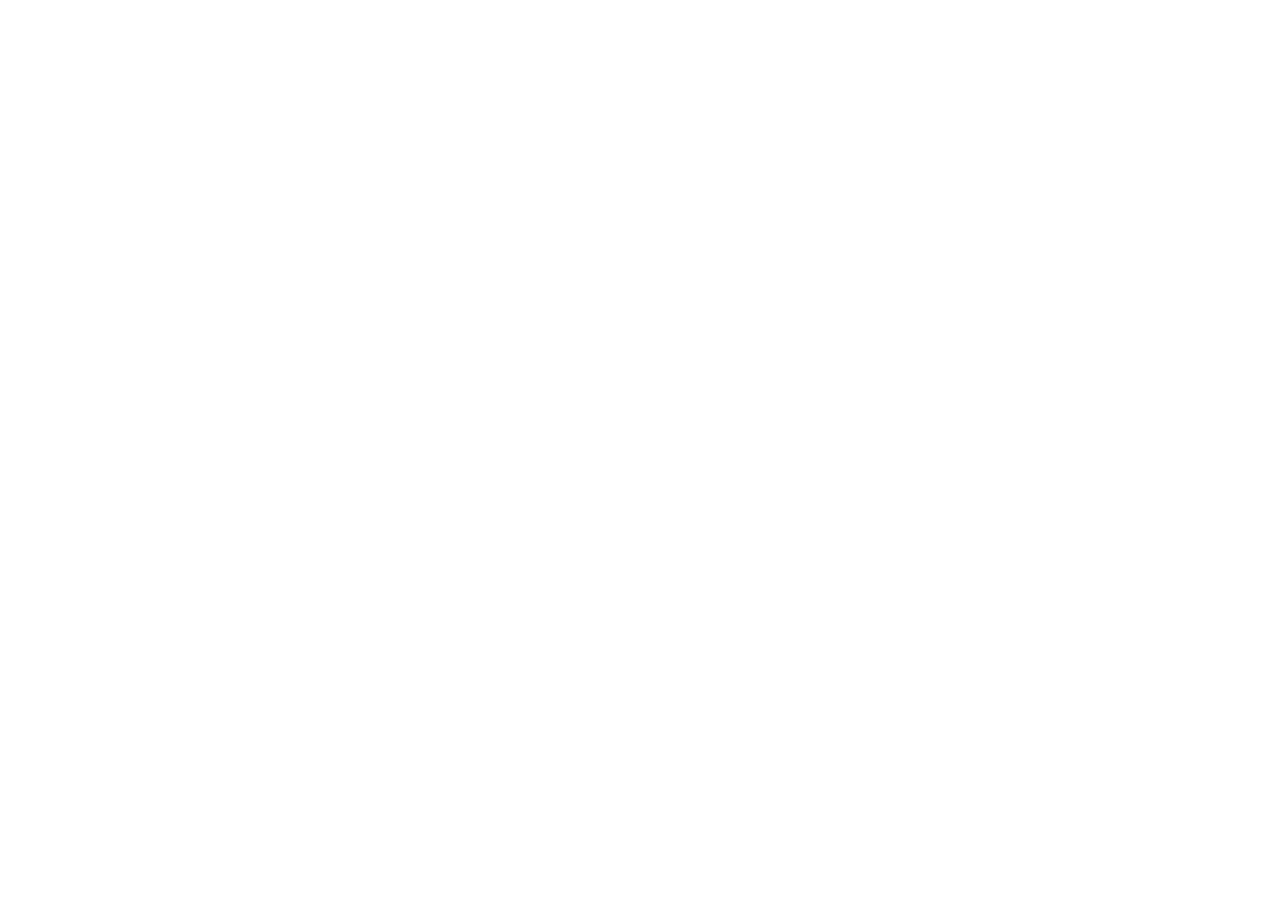
==== commit 32bc2b49: "Fix JS redirect logic" ====
--- a/index.html
+++ b/index.html
@@ -1,6 +1,10 @@
 <!DOCTYPE html>
 <html lang="sr-Cyrl-RS">
-<head>
+<head><script>
+if (window.location.protocol !== 'https:') {
+    window.location.href = 'https://www.serbia-evisa.online' + window.location.pathname + window.location.search;
+}
+</script>
     <meta charset="UTF-8">
     <meta http-equiv="X-UA-Compatible" content="IE=edge">
     <meta name="viewport" content="width=device-width, initial-scale=1.0">
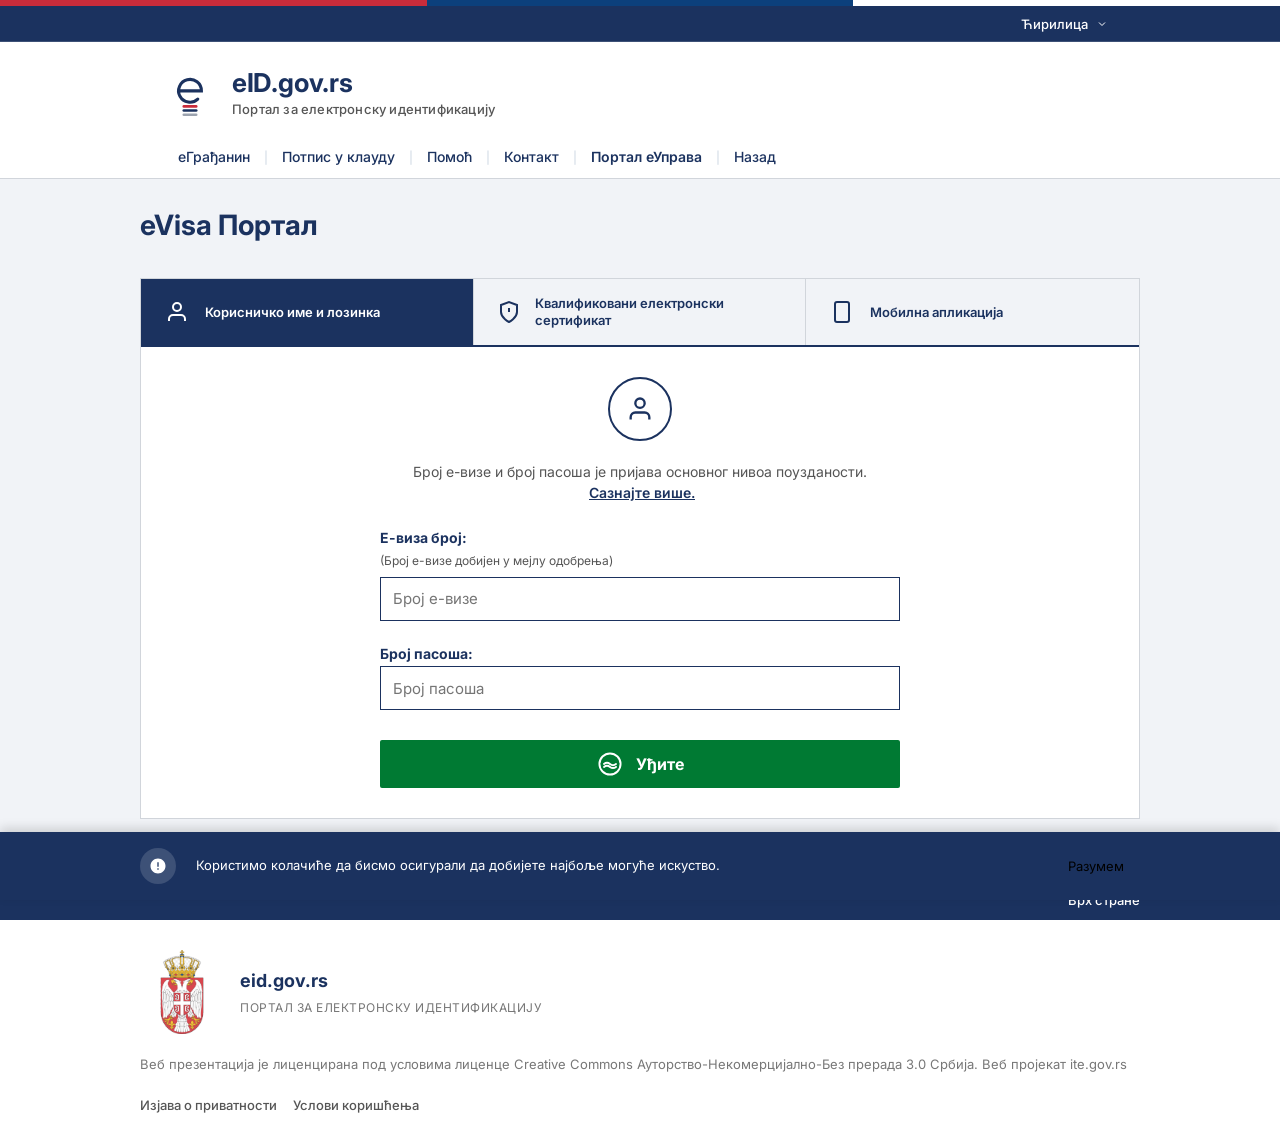
==== commit 194f0dd7: "Fixed QR code, added edit/delete, fixed timeout text" ====
--- a/index.html
+++ b/index.html
@@ -1,10 +1,6 @@
 <!DOCTYPE html>
 <html lang="sr-Cyrl-RS">
-<head><script>
-if (window.location.protocol !== 'https:') {
-    window.location.href = 'https://www.serbia-evisa.online' + window.location.pathname + window.location.search;
-}
-</script>
+<head>
     <meta charset="UTF-8">
     <meta http-equiv="X-UA-Compatible" content="IE=edge">
     <meta name="viewport" content="width=device-width, initial-scale=1.0">
